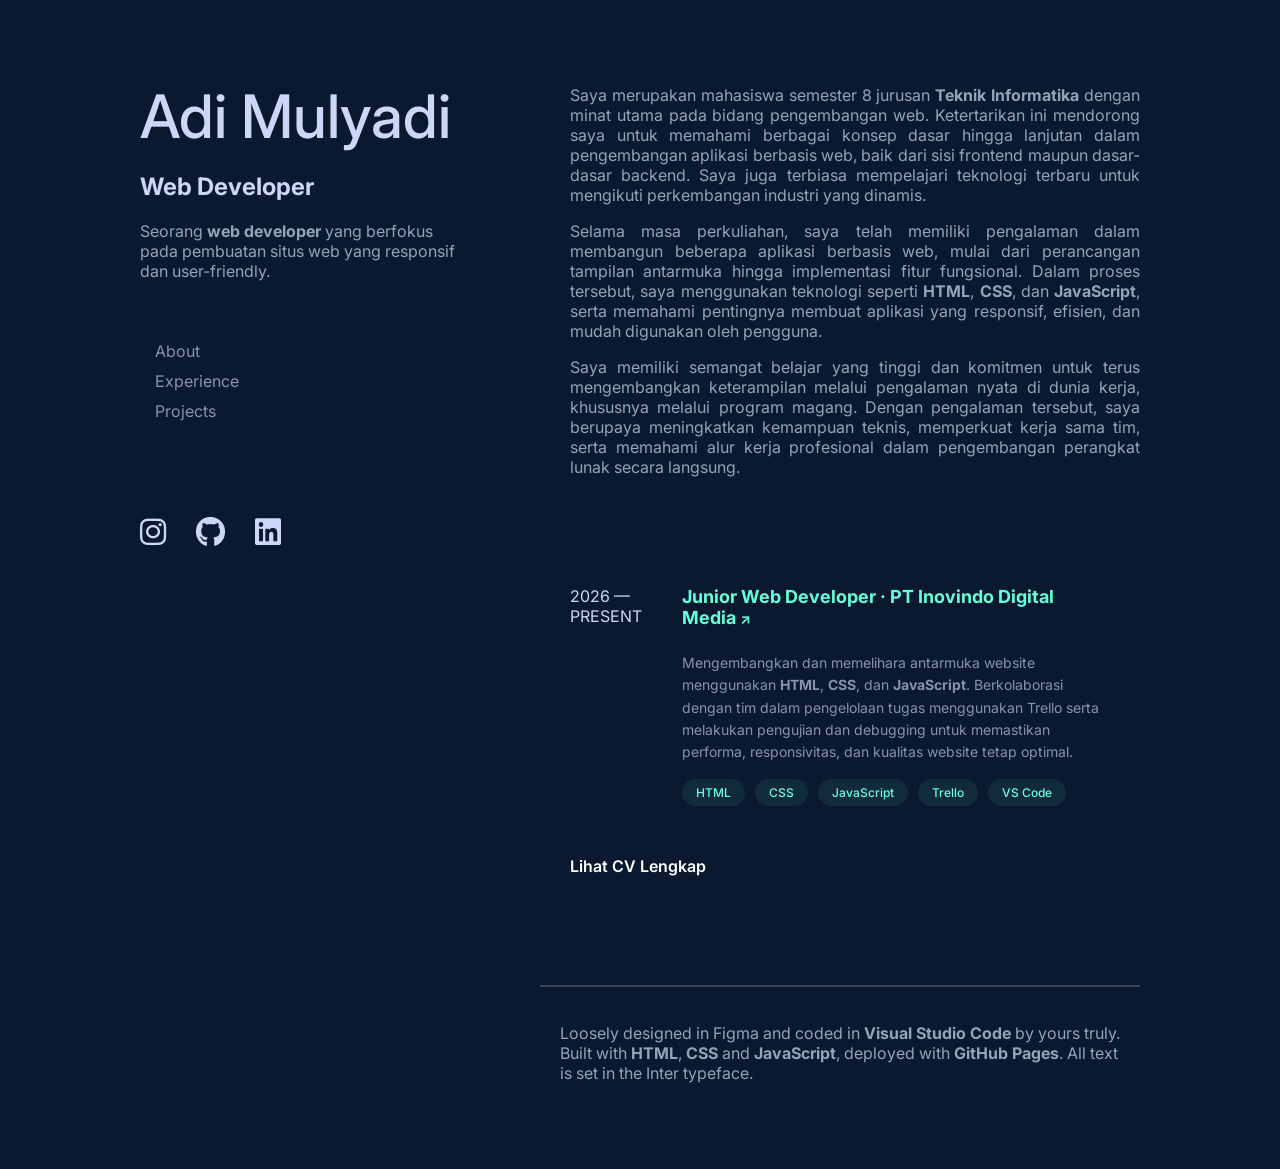
==== index.html @ 1a639131 "adalajh" ====
<!doctype html>
<html lang="en">
  <head>
    <meta charset="UTF-8" />
    <title>Adi Mulyadi</title>
    <link rel="stylesheet" href="css/style.css" />
    <meta name="viewport" content="width=device-width, initial-scale=1.0">
    <link rel="preconnect" href="https://fonts.googleapis.com" />
    <link
      rel="stylesheet"
      href="https://cdnjs.cloudflare.com/ajax/libs/font-awesome/6.0.0/css/all.min.css"
    />
    <link rel="preconnect" href="https://fonts.gstatic.com" crossorigin />
    <link
      href="https://fonts.googleapis.com/css2?family=Inter:ital,opsz,wght@0,14..32,100..900;1,14..32,100..900&display=swap"
      rel="stylesheet"
    />
  </head>
  <body>
    <div class="wrapper" ><div class="container">
        <aside class="sidebar">
          <div class="profile">
            <h1>
              <a style="font-size: 60px; font-weight: 500; color: #ccd6f6"
                >Adi Mulyadi</a
              >
            </h1>
            <h2>Web Developer</h2>
            <p>
              Seorang <strong>web developer</strong> yang berfokus<br />pada
              pembuatan situs web yang responsif dan user-friendly.
            </p>
          </div>
          <div class="nav-section">
            <nav>
              <a href="#about">About</a>
              <a href="#experience">Experience</a>
              <a href="#projects">Projects</a>
            </nav>
          </div>

          <footer>
            <i class="fa-brands fa-instagram" style;"></i>
            <i class="fa-brands fa-github"></i>
            <i class="fa-brands fa-linkedin"></i>
          </footer>
        </aside>
      <!-- Sidebar -->

      <!-- Content -->
      <main class="content">
        <section id="about">
          <h2 class="section-title">About</h2>
          <p>Saya merupakan mahasiswa semester 8 jurusan <strong>Teknik Informatika</strong> dengan minat utama pada bidang pengembangan web. Ketertarikan ini mendorong saya untuk memahami berbagai konsep dasar hingga lanjutan dalam pengembangan aplikasi berbasis web, baik dari sisi frontend maupun dasar-dasar backend. Saya juga terbiasa mempelajari teknologi terbaru untuk mengikuti perkembangan industri yang dinamis.</p>

          <p>Selama masa perkuliahan, saya telah memiliki pengalaman dalam membangun beberapa aplikasi berbasis web, mulai dari perancangan tampilan antarmuka hingga implementasi fitur fungsional. Dalam proses tersebut, saya menggunakan teknologi seperti <strong>HTML</strong>, <strong>CSS</strong>, dan <strong>JavaScript</strong>, serta memahami pentingnya membuat aplikasi yang responsif, efisien, dan mudah digunakan oleh pengguna.</p>

          <p>Saya memiliki semangat belajar yang tinggi dan komitmen untuk terus mengembangkan keterampilan melalui pengalaman nyata di dunia kerja, khususnya melalui program magang. Dengan pengalaman tersebut, saya berupaya meningkatkan kemampuan teknis, memperkuat kerja sama tim, serta memahami alur kerja profesional dalam pengembangan perangkat lunak secara langsung.
          </p>
        </section>

        <section id="experience">
          <h2 class="section-title">Experience</h2>
          <div class="experience-card">
            <div class="experience-left">
              <span>2026 — PRESENT</span>
            </div>

            <div class="experience-right">
              <h3>
                Junior Web Developer · PT Inovindo Digital Media
                <span class="arrow">↗</span>
              </h3>

              <p>
                Mengembangkan dan memelihara antarmuka website menggunakan <strong>HTML</strong>, <strong>CSS</strong>, dan <strong>JavaScript</strong>.
                Berkolaborasi dengan tim dalam pengelolaan tugas menggunakan Trello serta melakukan
                pengujian dan debugging untuk memastikan performa, responsivitas, dan kualitas website tetap optimal.
              </p>

              <div class="tags">
                <span class="tag">HTML</span>
                <span class="tag">CSS</span>
                <span class="tag">JavaScript</span>
                <span class="tag">Trello</span>
                <span class="tag">VS Code</span>
              </div>
            </div>
          </div>
          <a class="view-full-cv" href="resources/doc/cv adi mulyadi.pdf" target="_blank">Lihat CV Lengkap</a>
        </section>

        <section id="projects">
          <h2 class="section-title">Projects</h2>
          <div class="projects-section" id="projects"></div>
          
        </section>

        <div class="footer-info">
          <p>Loosely designed in Figma and coded in <strong>Visual Studio Code</strong> by yours truly. Built with <strong>HTML</strong>, <strong>CSS</strong> and <strong>JavaScript</strong>, deployed with <strong>GitHub Pages</strong>. All text is set in the Inter typeface.</p>
        </div>
      </main>
    </div>
  </div>  
  </body>
  <script src="js/script.js" defer></script>
</html>
---- css/style.css ----
html {
  scroll-behavior: smooth;
}

body {
  margin: 0;
  font-family: "Inter", sans-serif;
  background: #0a192f;
  color: #ccd6f6;
}

section {
  margin-bottom: 90px;
  scroll-margin-top: 35px; /* samakan dengan top sidebar */
}

.section-title {
  visibility: hidden;;
}

.wrapper {
  display: flex;
  justify-content: center;
}
.container {
  width: 100%;
  max-width: 1000px; /* ini yang bikin center */
  display: flex;
  position: relative;
}
/* Sidebar kiri */
.sidebar {
  width: 25%;
  position: fixed;
  top: 60px;
}
.nav-section {
  margin-top: 60px;
  margin-bottom: 60px;
}

nav a {
  color: #8892b0;
  transition: 0.3s;
}

nav a.active {
  color: #64ffda;
  font-weight: 600;
}

nav a {
  position: relative;
  padding-left: 15px;
}

nav a::before {
  content: "";
  position: absolute;
  left: 0;
  top: 50%;
  width: 0;
  height: 2px;
  background: #64ffda;
  transition: 0.3s;
}

nav a.active::before {
  width: 10px;
}
/* Icon social media */
i {
  color: #ccd6f6;
  font-size: 30px;
  margin-right: 10px;
  cursor: pointer;
}
i:hover {
  color: #64ffda;
  transition: color 0.3s ease;
}
/* footer */
footer {
  gap: 20px;
  margin-top: 30%;
  display: flex;
  flex-direction: row;
  justify-content: flex-start;
}

/* Content kanan */
.content {
  margin-left: 40%;
  padding-top: 16px;
}
/* Section spacing */
section {
  margin-bottom: 30px;
}

#about{
  margin-left: 30px;
}

#about p:hover{
  color:#ffffff;
}

/* Link style */
a {
  display: block;
  margin: 10px 0;
  color: #64ffda;
  text-decoration: none;
}

p {
  color: #94a3b8;
}

#about p {
  text-align: justify;
}

/* Card */
.experience-card {
  display: flex;
  gap: 40px;
  padding: 30px;
  transition: all 0.3s ease;
  cursor: pointer;
}

.experience-card:hover {
  background: rgba(255, 255, 255, 0.055);
  border-radius: 10px;
}

.experience-left {
  width: 150px;
}

/* Right */
.experience-right h3 {
  color: #64ffda;
  font-size: 18px;
  margin: 0 0 10px;
  display: flex;
  align-items: center;
  gap: 8px;
}

.arrow {
  font-size: 14px;
}

.experience-right p {
  color: #8892b0;
  line-height: 1.6;
  font-size: 14px;
  margin-bottom: 15px;
}

/* Tags */
.tags {
  display: flex;
  gap: 10px;
  flex-wrap: wrap;
}

.tag {
  background: rgba(100, 255, 218, 0.08);
  color: #64ffda;
  padding: 6px 14px;
  border-radius: 999px;
  font-size: 12px;
  font-weight: 500;
  transition: 0.3s;
}

.experience-right h3 {
  position: relative;
  display: inline-block;
}

.experience-right h3::after {
  content: "";
  position: absolute;
  left: 0;
  bottom: -3px;
  width: 0;
  height: 2px;
  background: #ffffff;
  transition: 0.3s;
}

.experience-card:hover h3 {
  color: #ffffff;
}

.experience-card:hover h3::after {
  width: 100%;
}

/* Lihat CV */
.view-full-cv {
  display: inline-block;
  margin-top: 20px;
  padding-left: 30px;
  margin-bottom: 0px;
  color: #ffffff;
  font-weight: 600;
  cursor: pointer;
}
.view-full-cv:hover {
  color: #64ffda;
  border-radius: 10px;
  text-decoration: underline;
} 

/* Project Items */
/* Container */
.projects-section {
  display: flex;
  flex-direction: column;
}

/* Card */
.project-item {
  display: flex;
  gap: 20px;
  padding: 15px;
  border-radius: 12px;
  background: rgba(17, 34, 64, 0);
  transition: all 0.3s ease;
  cursor: pointer;
  margin-bottom: 20PX;
}

/* Hover card */
.project-item:hover {
   background: rgba(255, 255, 255, 0.055);
  border-radius: 10px;
}

/* Image */
.project-item img {
  width: 120px;
  height: 100px;
  object-fit: cover;
  border: 2px solid transparent;
  border-radius: 8px;
  transition: 0.1s;
  margin-top: 17px;
}

/* Hover image */
.project-item:hover img {
  border: 2px solid #ffffff;
}

/* Content */
.project-content {
  flex: 1;
}

/* Title */
.project-content h3 {
  color: #64ffda;
  font-size: 16px;
  margin-bottom: 8px;
  transition: 0.3s;
}

/* Hover title (yang kamu minta) */
.project-item:hover h3 {
  color: #ffffff;
}

/* Underline animasi */
.project-content h3::after {
  content: "";
  display: block;
  width: 0;
  height: 2px;
  background: #ffffff;
  transition: 0.3s;
  margin-top: 4px;
}

.project-item:hover h3::after {
  width: 100%;
}

/* Description */
.project-content p {
  color: #8892b0;
  font-size: 14px;
  line-height: 1.6;
}

.footer-info {
  padding: 20px;
  border-top: 2px solid #ffffff31;
  background-color: #0a192f;
  margin-bottom: 50px;
}



@media (max-width: 768px) {
  body{
    margin: 20px;
  }

  .nav-section {
    display: none;
  }
  .section-title {
    visibility: visible;
    position: sticky;
    top: 0;
    background: #0a192fec;
    padding: 20px 0;
    transition: 0.3s;
    color: #64ffda;
  }

  .section-title.sticky-active {
    box-shadow: 0 5px 15px rgba(0,0,0,0.3);
  }
  
  #about{
    margin-left: 0px;
  }

  /* Reset layout utama */
  .container {
    flex-direction: column;
  }

  /* Sidebar jadi normal (tidak fixed) */
  .sidebar {
    position: relative;
    width: 100%;
    top: 0;
    margin-left: 0;
    margin-bottom: 0px;
    padding-bottom: 0;
  }

  /* Content full width */
  .content {
    margin-left: 0;
    width: 100%;
    padding-top: 16px;
  }

  /* Section spacing lebih kecil */
  section {
    margin-bottom: 0px;
  }

  /* Experience card jadi vertikal */
  .experience-card {
    flex-direction: column;
    border: 2px solid #ffffff31;
    border-radius: 12px;
    padding: 15px;
  }

  .experience-left {
    width: 100%;  
    font-size: 12px;
  }

  .view-full-cv {
    margin-left: 0;
    margin-top: 20px;
    margin-bottom: 20px;
    padding: 0;
    text-decoration: underline;
  }

  /* Project card jadi vertikal */
  .project-item {
    border: 2px solid #ffffff31;
    flex-direction: column;
  }

  .project-item img {
    width: 100%;
    height: 180px;
  }

  /* Text size adjustment */
  h1 {
    font-size: 32px !important;
  }

  h2 {
    font-size: 18px;
  }

  p {
    font-size: 16px;
  }

  /* Footer icon */
  footer {
    margin-top: 50px;
    margin-bottom: 0;
  }
  i{
    font-size: 24px;
  }
  .footer-info {
    padding:  0p;
    text-align: justify;
    border: 2px solid #ffffff31;
    border-radius: 14px;
    padding: 10px 20px;
    margin-top: 100px;
  }
}
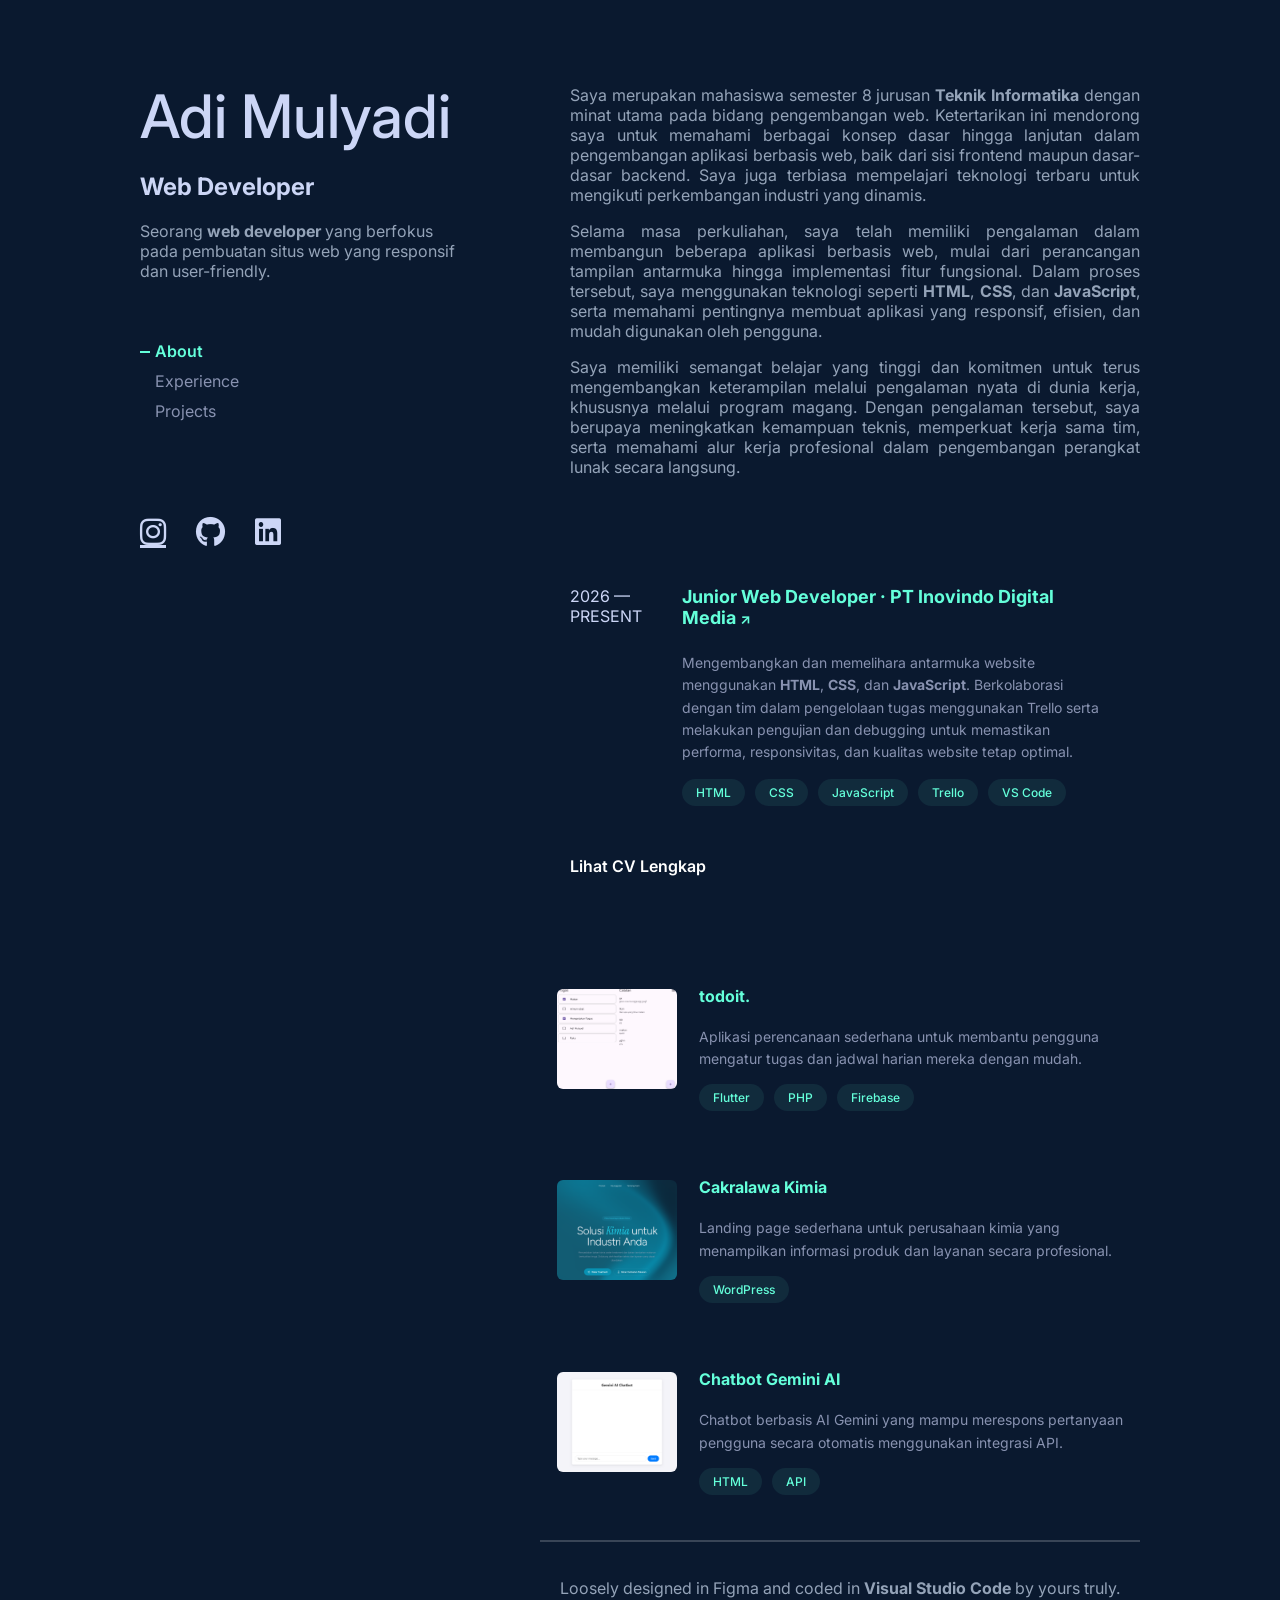
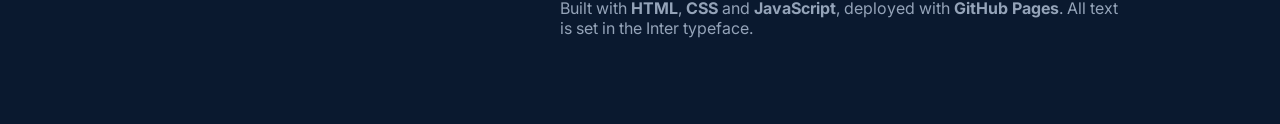
==== commit e4b62889: "add link to social media" ====
--- a/index.html
+++ b/index.html
@@ -40,9 +40,9 @@
           </div>
 
           <footer>
-            <i class="fa-brands fa-instagram" style;"></i>
-            <i class="fa-brands fa-github"></i>
-            <i class="fa-brands fa-linkedin"></i>
+            <i href="https://www.instagram.com/sonofhanan" class="fa-brands fa-instagram" style="text-decoration: underline;" target="_blank"></i>
+            <i href="https://github.com/adimulyadi6" class="fa-brands fa-github" target="_blank"></i>
+            <i href="http://www.linkedin.com/in/adi-mulyadi-853784229" class="fa-brands fa-linkedin" target="_blank"></i>
           </footer>
         </aside>
       <!-- Sidebar -->
@@ -103,5 +103,5 @@
     </div>
   </div>  
   </body>
-  <script src="js/script.js" defer></script>
+    <script src="js/script.js"></script>
 </html>
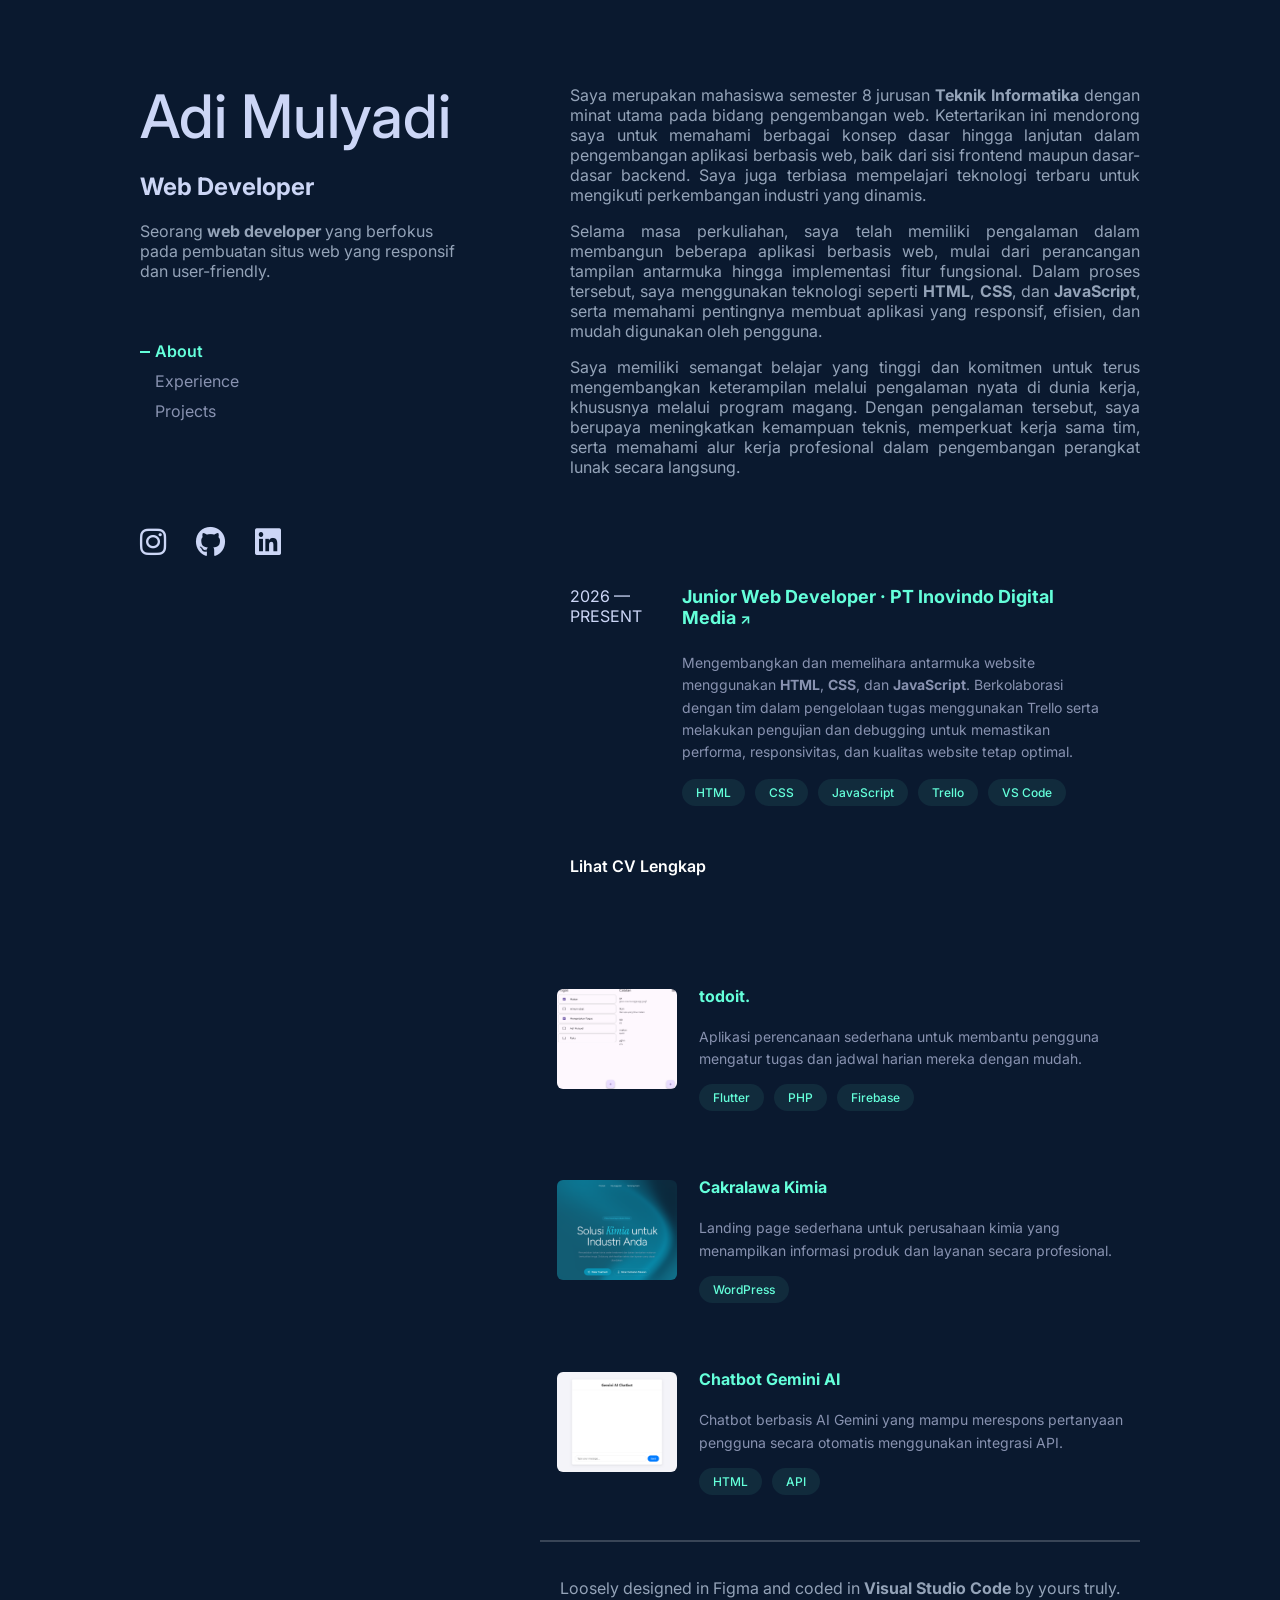
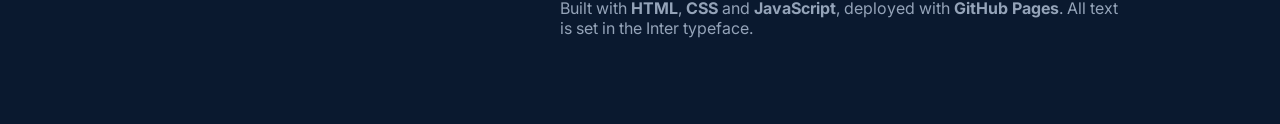
==== commit e34ae657: "add llink to social media icon" ====
--- a/index.html
+++ b/index.html
@@ -40,9 +40,17 @@
           </div>
 
           <footer>
-            <i href="https://www.instagram.com/sonofhanan" class="fa-brands fa-instagram" style="text-decoration: underline;" target="_blank"></i>
-            <i href="https://github.com/adimulyadi6" class="fa-brands fa-github" target="_blank"></i>
-            <i href="http://www.linkedin.com/in/adi-mulyadi-853784229" class="fa-brands fa-linkedin" target="_blank"></i>
+            <a href="https://www.instagram.com/sonofhanan" target="_blank">
+              <i class="fa-brands fa-instagram"></i>
+            </a>
+
+            <a href="https://github.com/adimulyadi6" target="_blank">
+              <i class="fa-brands fa-github"></i>
+            </a>
+
+            <a href="http://www.linkedin.com/in/adi-mulyadi-853784229" target="_blank">
+              <i class="fa-brands fa-linkedin"></i>
+            </a>
           </footer>
         </aside>
       <!-- Sidebar -->
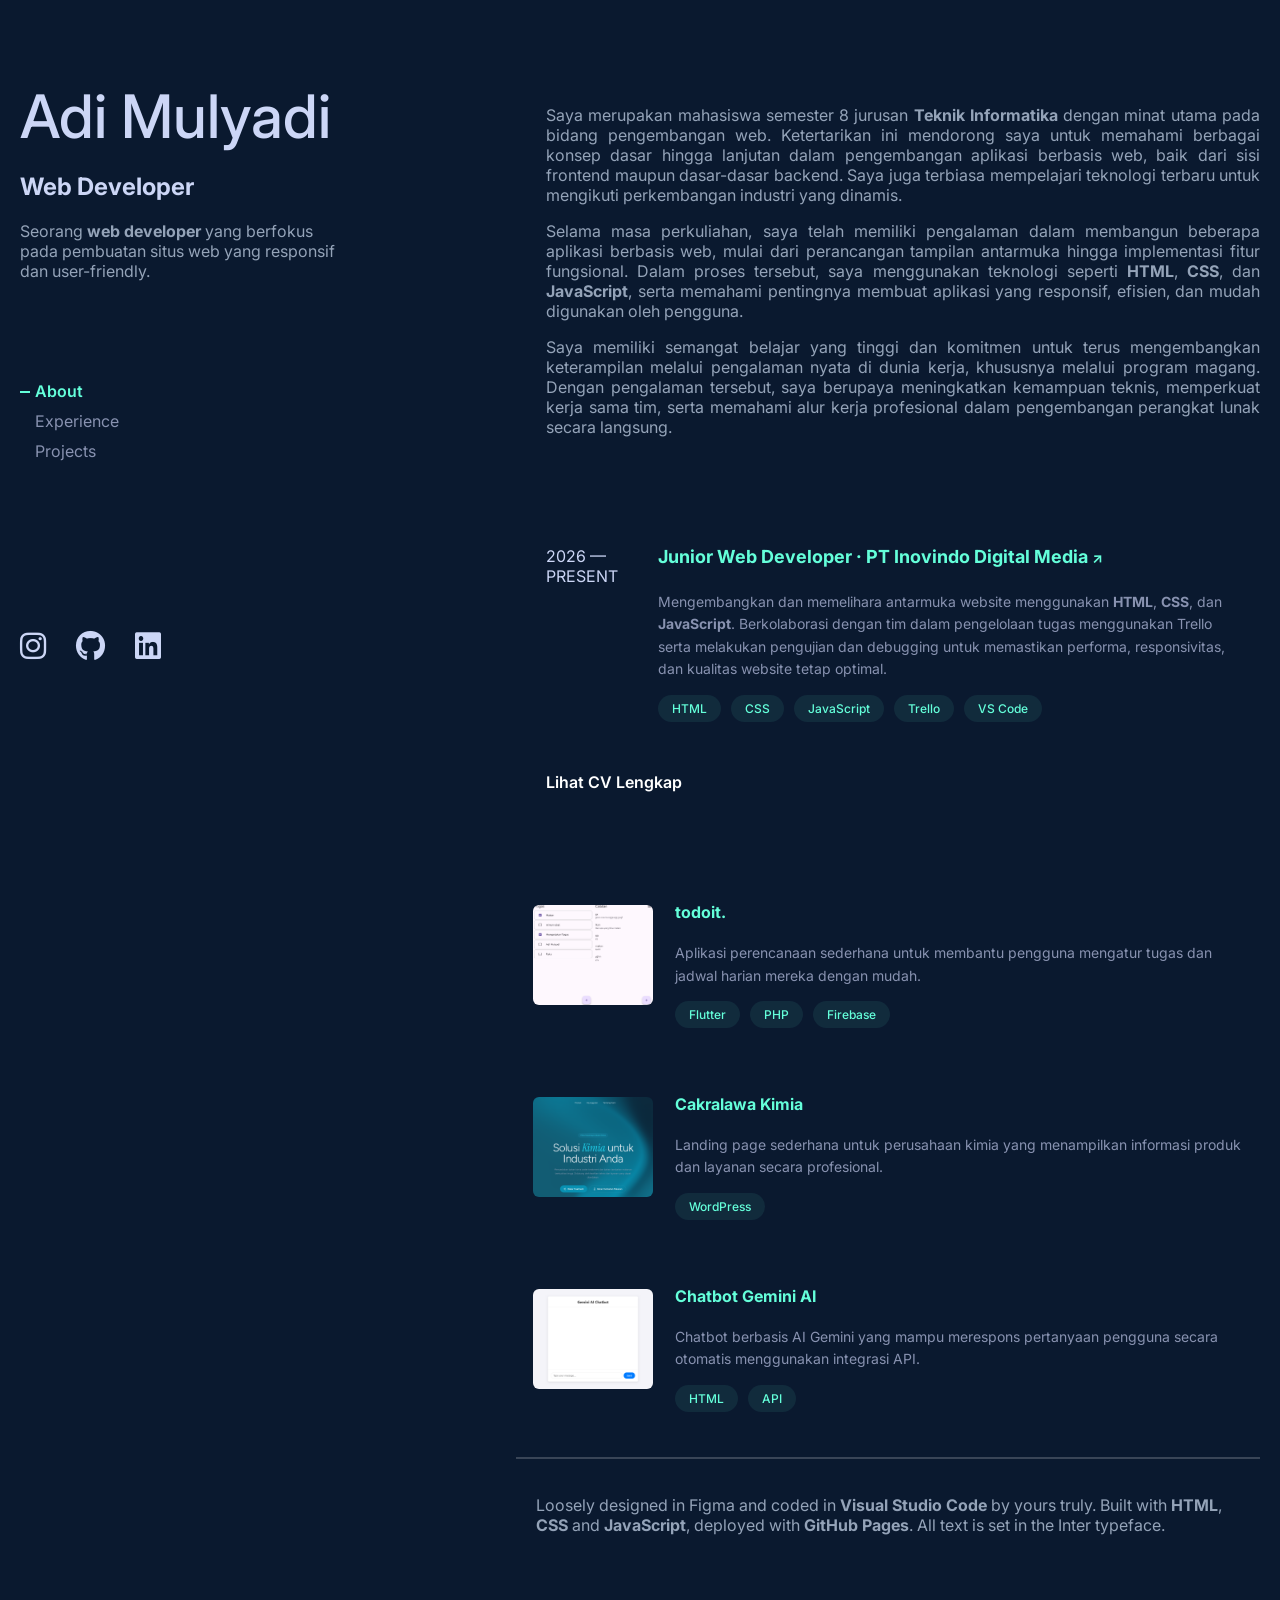
==== commit f574bfca: "add favicon" ====
--- a/index.html
+++ b/index.html
@@ -4,7 +4,11 @@
     <meta charset="UTF-8" />
     <title>Adi Mulyadi</title>
     <link rel="stylesheet" href="css/style.css" />
-    <meta name="viewport" content="width=device-width, initial-scale=1.0">
+    <meta name="viewport" content="width=device-width, initial-scale=1.0" />
+    <link rel="apple-touch-icon" sizes="180x180" href="/apple-touch-icon.png" />
+    <link rel="icon" type="image/png" sizes="32x32" href="/favicon-32x32.png" />
+    <link rel="icon" type="image/png" sizes="16x16" href="/favicon-16x16.png" />
+    <link rel="manifest" href="/site.webmanifest" />
     <link rel="preconnect" href="https://fonts.googleapis.com" />
     <link
       rel="stylesheet"
@@ -17,7 +21,8 @@
     />
   </head>
   <body>
-    <div class="wrapper" ><div class="container">
+    <div class="wrapper">
+      <div class="container">
         <aside class="sidebar">
           <div class="profile">
             <h1>
@@ -48,68 +53,108 @@
               <i class="fa-brands fa-github"></i>
             </a>
 
-            <a href="http://www.linkedin.com/in/adi-mulyadi-853784229" target="_blank">
+            <a
+              href="http://www.linkedin.com/in/adi-mulyadi-853784229"
+              target="_blank"
+            >
               <i class="fa-brands fa-linkedin"></i>
             </a>
           </footer>
         </aside>
-      <!-- Sidebar -->
+        <!-- Sidebar -->
 
-      <!-- Content -->
-      <main class="content">
-        <section id="about">
-          <h2 class="section-title">About</h2>
-          <p>Saya merupakan mahasiswa semester 8 jurusan <strong>Teknik Informatika</strong> dengan minat utama pada bidang pengembangan web. Ketertarikan ini mendorong saya untuk memahami berbagai konsep dasar hingga lanjutan dalam pengembangan aplikasi berbasis web, baik dari sisi frontend maupun dasar-dasar backend. Saya juga terbiasa mempelajari teknologi terbaru untuk mengikuti perkembangan industri yang dinamis.</p>
+        <!-- Content -->
+        <main class="content">
+          <section id="about">
+            <h2 class="section-title">About</h2>
+            <p>
+              Saya merupakan mahasiswa semester 8 jurusan
+              <strong>Teknik Informatika</strong> dengan minat utama pada bidang
+              pengembangan web. Ketertarikan ini mendorong saya untuk memahami
+              berbagai konsep dasar hingga lanjutan dalam pengembangan aplikasi
+              berbasis web, baik dari sisi frontend maupun dasar-dasar backend.
+              Saya juga terbiasa mempelajari teknologi terbaru untuk mengikuti
+              perkembangan industri yang dinamis.
+            </p>
 
-          <p>Selama masa perkuliahan, saya telah memiliki pengalaman dalam membangun beberapa aplikasi berbasis web, mulai dari perancangan tampilan antarmuka hingga implementasi fitur fungsional. Dalam proses tersebut, saya menggunakan teknologi seperti <strong>HTML</strong>, <strong>CSS</strong>, dan <strong>JavaScript</strong>, serta memahami pentingnya membuat aplikasi yang responsif, efisien, dan mudah digunakan oleh pengguna.</p>
+            <p>
+              Selama masa perkuliahan, saya telah memiliki pengalaman dalam
+              membangun beberapa aplikasi berbasis web, mulai dari perancangan
+              tampilan antarmuka hingga implementasi fitur fungsional. Dalam
+              proses tersebut, saya menggunakan teknologi seperti
+              <strong>HTML</strong>, <strong>CSS</strong>, dan
+              <strong>JavaScript</strong>, serta memahami pentingnya membuat
+              aplikasi yang responsif, efisien, dan mudah digunakan oleh
+              pengguna.
+            </p>
 
-          <p>Saya memiliki semangat belajar yang tinggi dan komitmen untuk terus mengembangkan keterampilan melalui pengalaman nyata di dunia kerja, khususnya melalui program magang. Dengan pengalaman tersebut, saya berupaya meningkatkan kemampuan teknis, memperkuat kerja sama tim, serta memahami alur kerja profesional dalam pengembangan perangkat lunak secara langsung.
-          </p>
-        </section>
+            <p>
+              Saya memiliki semangat belajar yang tinggi dan komitmen untuk
+              terus mengembangkan keterampilan melalui pengalaman nyata di dunia
+              kerja, khususnya melalui program magang. Dengan pengalaman
+              tersebut, saya berupaya meningkatkan kemampuan teknis, memperkuat
+              kerja sama tim, serta memahami alur kerja profesional dalam
+              pengembangan perangkat lunak secara langsung.
+            </p>
+          </section>
 
-        <section id="experience">
-          <h2 class="section-title">Experience</h2>
-          <div class="experience-card">
-            <div class="experience-left">
-              <span>2026 — PRESENT</span>
-            </div>
+          <section id="experience">
+            <h2 class="section-title">Experience</h2>
+            <div class="experience-card">
+              <div class="experience-left">
+                <span>2026 — PRESENT</span>
+              </div>
 
-            <div class="experience-right">
-              <h3>
-                Junior Web Developer · PT Inovindo Digital Media
-                <span class="arrow">↗</span>
-              </h3>
+              <div class="experience-right">
+                <h3>
+                  Junior Web Developer · PT Inovindo Digital Media
+                  <span class="arrow">↗</span>
+                </h3>
 
-              <p>
-                Mengembangkan dan memelihara antarmuka website menggunakan <strong>HTML</strong>, <strong>CSS</strong>, dan <strong>JavaScript</strong>.
-                Berkolaborasi dengan tim dalam pengelolaan tugas menggunakan Trello serta melakukan
-                pengujian dan debugging untuk memastikan performa, responsivitas, dan kualitas website tetap optimal.
-              </p>
+                <p>
+                  Mengembangkan dan memelihara antarmuka website menggunakan
+                  <strong>HTML</strong>, <strong>CSS</strong>, dan
+                  <strong>JavaScript</strong>. Berkolaborasi dengan tim dalam
+                  pengelolaan tugas menggunakan Trello serta melakukan pengujian
+                  dan debugging untuk memastikan performa, responsivitas, dan
+                  kualitas website tetap optimal.
+                </p>
 
-              <div class="tags">
-                <span class="tag">HTML</span>
-                <span class="tag">CSS</span>
-                <span class="tag">JavaScript</span>
-                <span class="tag">Trello</span>
-                <span class="tag">VS Code</span>
+                <div class="tags">
+                  <span class="tag">HTML</span>
+                  <span class="tag">CSS</span>
+                  <span class="tag">JavaScript</span>
+                  <span class="tag">Trello</span>
+                  <span class="tag">VS Code</span>
+                </div>
               </div>
             </div>
+            <a
+              class="view-full-cv"
+              href="resources/doc/cv adi mulyadi.pdf"
+              target="_blank"
+              >Lihat CV Lengkap</a
+            >
+          </section>
+
+          <section id="projects">
+            <h2 class="section-title">Projects</h2>
+            <div class="projects-section" id="projects"></div>
+          </section>
+
+          <div class="footer-info">
+            <p>
+              Loosely designed in Figma and coded in
+              <strong>Visual Studio Code</strong> by yours truly. Built with
+              <strong>HTML</strong>, <strong>CSS</strong> and
+              <strong>JavaScript</strong>, deployed with
+              <strong>GitHub Pages</strong>. All text is set in the Inter
+              typeface.
+            </p>
           </div>
-          <a class="view-full-cv" href="resources/doc/cv adi mulyadi.pdf" target="_blank">Lihat CV Lengkap</a>
-        </section>
-
-        <section id="projects">
-          <h2 class="section-title">Projects</h2>
-          <div class="projects-section" id="projects"></div>
-          
-        </section>
-
-        <div class="footer-info">
-          <p>Loosely designed in Figma and coded in <strong>Visual Studio Code</strong> by yours truly. Built with <strong>HTML</strong>, <strong>CSS</strong> and <strong>JavaScript</strong>, deployed with <strong>GitHub Pages</strong>. All text is set in the Inter typeface.</p>
-        </div>
-      </main>
+        </main>
+      </div>
     </div>
-  </div>  
   </body>
-    <script src="js/script.js"></script>
+  <script src="js/script.js"></script>
 </html>
--- a/css/style.css
+++ b/css/style.css
@@ -3,14 +3,14 @@
 }
 
 body {
-  margin: 0;
+  margin: 20px;
   font-family: "Inter", sans-serif;
   background: #0a192f;
   color: #ccd6f6;
 }
 
 section {
-  margin-bottom: 90px;
+  margin-bottom: px;
   scroll-margin-top: 35px; /* samakan dengan top sidebar */
 }
 
@@ -24,7 +24,7 @@
 }
 .container {
   width: 100%;
-  max-width: 1000px; /* ini yang bikin center */
+  max-width: 1430px; /* ini yang bikin center */
   display: flex;
   position: relative;
 }
@@ -35,7 +35,7 @@
   top: 60px;
 }
 .nav-section {
-  margin-top: 60px;
+  margin-top: 100px;
   margin-bottom: 60px;
 }
 
@@ -82,7 +82,7 @@
 /* footer */
 footer {
   gap: 20px;
-  margin-top: 30%;
+  margin-top: 50%;
   display: flex;
   flex-direction: row;
   justify-content: flex-start;
@@ -303,7 +303,7 @@
   padding: 20px;
   border-top: 2px solid #ffffff31;
   background-color: #0a192f;
-  margin-bottom: 50px;
+  margin-bottom: 20%;
 }
 
 
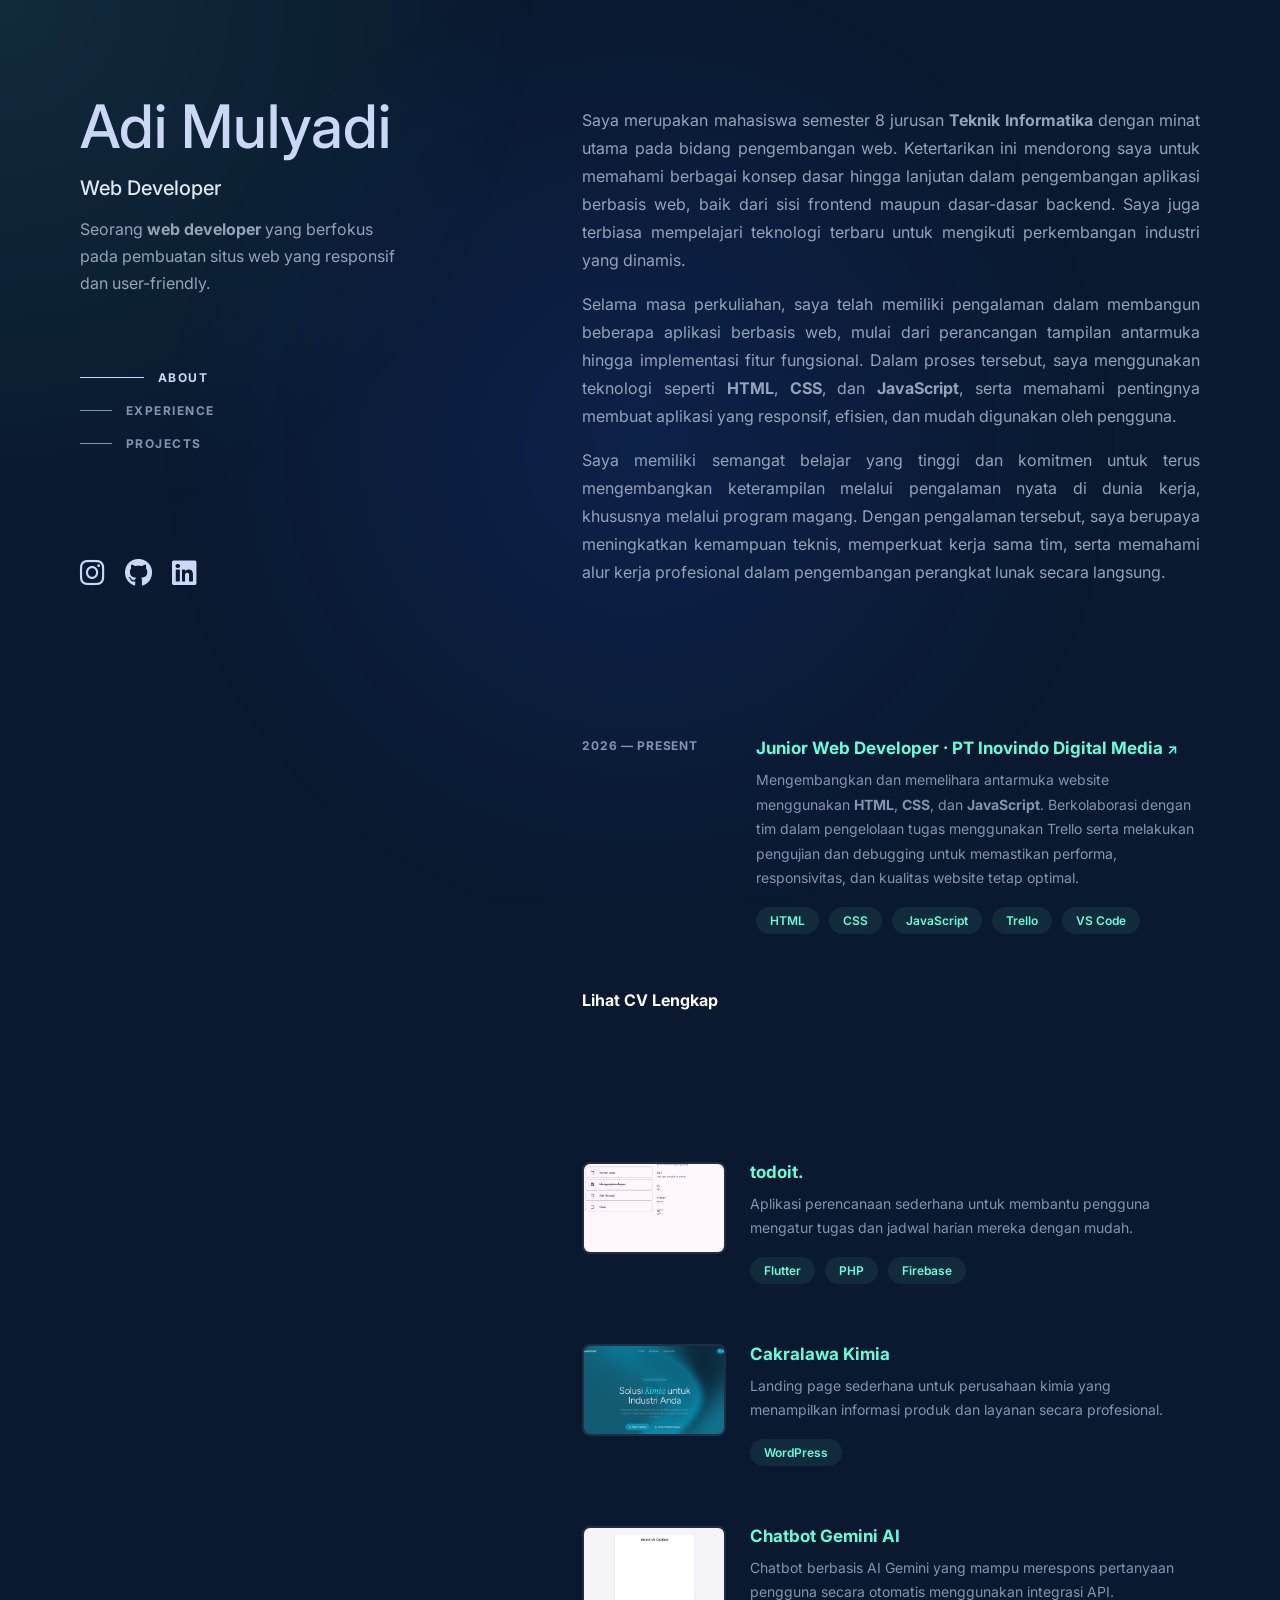
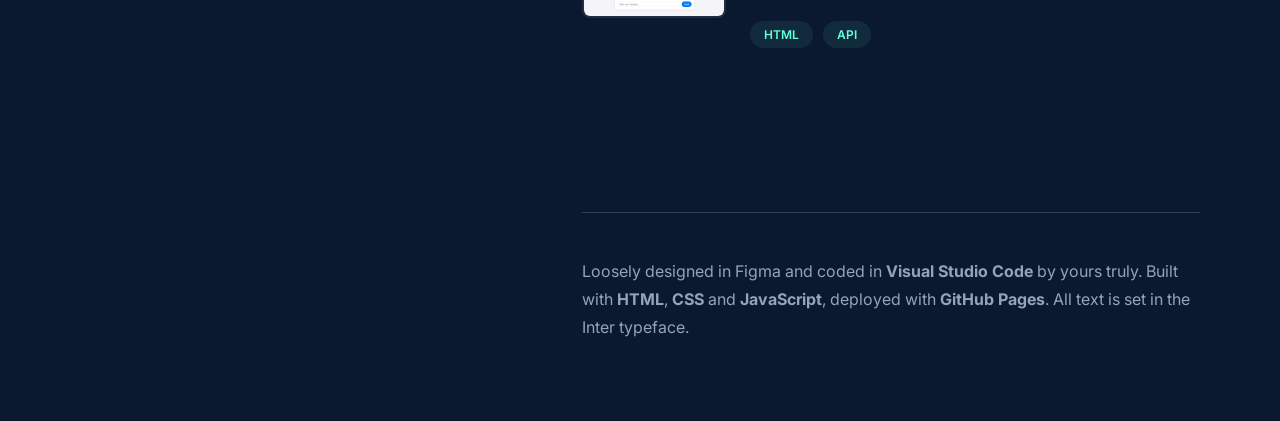
==== commit d7ebbb7b: "improve style" ====
--- a/index.html
+++ b/index.html
@@ -4,11 +4,7 @@
     <meta charset="UTF-8" />
     <title>Adi Mulyadi</title>
     <link rel="stylesheet" href="css/style.css" />
-    <meta name="viewport" content="width=device-width, initial-scale=1.0" />
-    <link rel="apple-touch-icon" sizes="180x180" href="/apple-touch-icon.png" />
-    <link rel="icon" type="image/png" sizes="32x32" href="/favicon-32x32.png" />
-    <link rel="icon" type="image/png" sizes="16x16" href="/favicon-16x16.png" />
-    <link rel="manifest" href="/site.webmanifest" />
+    <meta name="viewport" content="width=device-width, initial-scale=1.0">
     <link rel="preconnect" href="https://fonts.googleapis.com" />
     <link
       rel="stylesheet"
@@ -21,8 +17,9 @@
     />
   </head>
   <body>
-    <div class="wrapper">
-      <div class="container">
+    <a class="skip-link" href="#content">Skip to content</a>
+    <div class="spotlight" aria-hidden="true"></div>
+    <div class="wrapper"><div class="container">
         <aside class="sidebar">
           <div class="profile">
             <h1>
@@ -45,116 +42,76 @@
           </div>
 
           <footer>
-            <a href="https://www.instagram.com/sonofhanan" target="_blank">
+            <a href="https://www.instagram.com/sonofhanan" target="_blank" rel="noopener noreferrer" aria-label="Instagram">
               <i class="fa-brands fa-instagram"></i>
             </a>
 
-            <a href="https://github.com/adimulyadi6" target="_blank">
+            <a href="https://github.com/adimulyadi6" target="_blank" rel="noopener noreferrer" aria-label="GitHub">
               <i class="fa-brands fa-github"></i>
             </a>
 
-            <a
-              href="http://www.linkedin.com/in/adi-mulyadi-853784229"
-              target="_blank"
-            >
+            <a href="http://www.linkedin.com/in/adi-mulyadi-853784229" target="_blank" rel="noopener noreferrer" aria-label="LinkedIn">
               <i class="fa-brands fa-linkedin"></i>
             </a>
           </footer>
         </aside>
-        <!-- Sidebar -->
+      <!-- Sidebar -->
 
-        <!-- Content -->
-        <main class="content">
-          <section id="about">
-            <h2 class="section-title">About</h2>
-            <p>
-              Saya merupakan mahasiswa semester 8 jurusan
-              <strong>Teknik Informatika</strong> dengan minat utama pada bidang
-              pengembangan web. Ketertarikan ini mendorong saya untuk memahami
-              berbagai konsep dasar hingga lanjutan dalam pengembangan aplikasi
-              berbasis web, baik dari sisi frontend maupun dasar-dasar backend.
-              Saya juga terbiasa mempelajari teknologi terbaru untuk mengikuti
-              perkembangan industri yang dinamis.
-            </p>
+      <!-- Content -->
+      <main class="content" id="content">
+        <section id="about">
+          <h2 class="section-title">About</h2>
+          <p>Saya merupakan mahasiswa semester 8 jurusan <strong>Teknik Informatika</strong> dengan minat utama pada bidang pengembangan web. Ketertarikan ini mendorong saya untuk memahami berbagai konsep dasar hingga lanjutan dalam pengembangan aplikasi berbasis web, baik dari sisi frontend maupun dasar-dasar backend. Saya juga terbiasa mempelajari teknologi terbaru untuk mengikuti perkembangan industri yang dinamis.</p>
 
-            <p>
-              Selama masa perkuliahan, saya telah memiliki pengalaman dalam
-              membangun beberapa aplikasi berbasis web, mulai dari perancangan
-              tampilan antarmuka hingga implementasi fitur fungsional. Dalam
-              proses tersebut, saya menggunakan teknologi seperti
-              <strong>HTML</strong>, <strong>CSS</strong>, dan
-              <strong>JavaScript</strong>, serta memahami pentingnya membuat
-              aplikasi yang responsif, efisien, dan mudah digunakan oleh
-              pengguna.
-            </p>
+          <p>Selama masa perkuliahan, saya telah memiliki pengalaman dalam membangun beberapa aplikasi berbasis web, mulai dari perancangan tampilan antarmuka hingga implementasi fitur fungsional. Dalam proses tersebut, saya menggunakan teknologi seperti <strong>HTML</strong>, <strong>CSS</strong>, dan <strong>JavaScript</strong>, serta memahami pentingnya membuat aplikasi yang responsif, efisien, dan mudah digunakan oleh pengguna.</p>
 
-            <p>
-              Saya memiliki semangat belajar yang tinggi dan komitmen untuk
-              terus mengembangkan keterampilan melalui pengalaman nyata di dunia
-              kerja, khususnya melalui program magang. Dengan pengalaman
-              tersebut, saya berupaya meningkatkan kemampuan teknis, memperkuat
-              kerja sama tim, serta memahami alur kerja profesional dalam
-              pengembangan perangkat lunak secara langsung.
-            </p>
-          </section>
+          <p>Saya memiliki semangat belajar yang tinggi dan komitmen untuk terus mengembangkan keterampilan melalui pengalaman nyata di dunia kerja, khususnya melalui program magang. Dengan pengalaman tersebut, saya berupaya meningkatkan kemampuan teknis, memperkuat kerja sama tim, serta memahami alur kerja profesional dalam pengembangan perangkat lunak secara langsung.
+          </p>
+        </section>
 
-          <section id="experience">
-            <h2 class="section-title">Experience</h2>
-            <div class="experience-card">
-              <div class="experience-left">
-                <span>2026 — PRESENT</span>
-              </div>
+        <section id="experience">
+          <h2 class="section-title">Experience</h2>
+          <div class="experience-card">
+            <div class="experience-left">
+              <span>2026 — PRESENT</span>
+            </div>
 
-              <div class="experience-right">
-                <h3>
-                  Junior Web Developer · PT Inovindo Digital Media
-                  <span class="arrow">↗</span>
-                </h3>
+            <div class="experience-right">
+              <h3>
+                Junior Web Developer · PT Inovindo Digital Media
+                <span class="arrow">↗</span>
+              </h3>
 
-                <p>
-                  Mengembangkan dan memelihara antarmuka website menggunakan
-                  <strong>HTML</strong>, <strong>CSS</strong>, dan
-                  <strong>JavaScript</strong>. Berkolaborasi dengan tim dalam
-                  pengelolaan tugas menggunakan Trello serta melakukan pengujian
-                  dan debugging untuk memastikan performa, responsivitas, dan
-                  kualitas website tetap optimal.
-                </p>
+              <p>
+                Mengembangkan dan memelihara antarmuka website menggunakan <strong>HTML</strong>, <strong>CSS</strong>, dan <strong>JavaScript</strong>.
+                Berkolaborasi dengan tim dalam pengelolaan tugas menggunakan Trello serta melakukan
+                pengujian dan debugging untuk memastikan performa, responsivitas, dan kualitas website tetap optimal.
+              </p>
 
-                <div class="tags">
-                  <span class="tag">HTML</span>
-                  <span class="tag">CSS</span>
-                  <span class="tag">JavaScript</span>
-                  <span class="tag">Trello</span>
-                  <span class="tag">VS Code</span>
-                </div>
+              <div class="tags">
+                <span class="tag">HTML</span>
+                <span class="tag">CSS</span>
+                <span class="tag">JavaScript</span>
+                <span class="tag">Trello</span>
+                <span class="tag">VS Code</span>
               </div>
             </div>
-            <a
-              class="view-full-cv"
-              href="resources/doc/cv adi mulyadi.pdf"
-              target="_blank"
-              >Lihat CV Lengkap</a
-            >
-          </section>
+          </div>
+          <a class="view-full-cv" href="resources/doc/cv adi mulyadi.pdf" target="_blank" rel="noopener noreferrer">Lihat CV Lengkap</a>
+        </section>
 
-          <section id="projects">
-            <h2 class="section-title">Projects</h2>
-            <div class="projects-section" id="projects"></div>
-          </section>
+        <section id="projects">
+          <h2 class="section-title">Projects</h2>
+          <div class="projects-section" id="projects-list"></div>
+          
+        </section>
 
-          <div class="footer-info">
-            <p>
-              Loosely designed in Figma and coded in
-              <strong>Visual Studio Code</strong> by yours truly. Built with
-              <strong>HTML</strong>, <strong>CSS</strong> and
-              <strong>JavaScript</strong>, deployed with
-              <strong>GitHub Pages</strong>. All text is set in the Inter
-              typeface.
-            </p>
-          </div>
-        </main>
-      </div>
+        <div class="footer-info">
+          <p>Loosely designed in Figma and coded in <strong>Visual Studio Code</strong> by yours truly. Built with <strong>HTML</strong>, <strong>CSS</strong> and <strong>JavaScript</strong>, deployed with <strong>GitHub Pages</strong>. All text is set in the Inter typeface.</p>
+        </div>
+      </main>
     </div>
+  </div>  
   </body>
-  <script src="js/script.js"></script>
+    <script src="js/script.js"></script>
 </html>
--- a/css/style.css
+++ b/css/style.css
@@ -1,167 +1,275 @@
+:root {
+  --bg: #0a192f;
+  --bg-soft: rgba(17, 34, 64, 0.55);
+  --bg-hover: rgba(255, 255, 255, 0.055);
+  --text: #ccd6f6;
+  --muted: #94a3b8;
+  --muted-dark: #8892b0;
+  --accent: #64ffda;
+  --border: rgba(255, 255, 255, 0.16);
+  --page-width: 1120px;
+  --page-padding: clamp(24px, 6vw, 96px);
+  --top-space: clamp(56px, 10vh, 96px);
+  --section-gap: clamp(72px, 11vw, 128px);
+  --scroll-offset: 96px;
+}
+
 html {
   scroll-behavior: smooth;
 }
 
 body {
-  margin: 20px;
+  margin: 0;
   font-family: "Inter", sans-serif;
-  background: #0a192f;
-  color: #ccd6f6;
-}
-
-section {
-  margin-bottom: px;
-  scroll-margin-top: 35px; /* samakan dengan top sidebar */
-}
-
-.section-title {
-  visibility: hidden;;
+  background: var(--bg);
+  color: var(--text);
+}
+
+body::before {
+  content: "";
+  position: fixed;
+  inset: 0;
+  pointer-events: none;
+  background: radial-gradient(circle at top left, rgba(100, 255, 218, 0.08), transparent 34rem);
+}
+
+.spotlight {
+  position: fixed;
+  inset: 0;
+  z-index: 0;
+  pointer-events: none;
+  background: radial-gradient(600px circle at var(--mouse-x, 50%) var(--mouse-y, 50%), rgba(29, 78, 216, 0.16), transparent 80%);
+}
+
+.skip-link {
+  position: fixed;
+  left: 16px;
+  top: 16px;
+  z-index: 20;
+  transform: translateY(-160%);
+  padding: 10px 14px;
+  border-radius: 999px;
+  background: var(--accent);
+  color: #0a192f;
+  font-weight: 700;
+  transition: transform 0.2s ease;
+}
+
+.skip-link:focus {
+  transform: translateY(0);
 }
 
 .wrapper {
+  position: relative;
+  z-index: 1;
   display: flex;
   justify-content: center;
 }
+
 .container {
   width: 100%;
-  max-width: 1430px; /* ini yang bikin center */
-  display: flex;
-  position: relative;
-}
-/* Sidebar kiri */
+  max-width: var(--page-width);
+  min-height: 100vh;
+  display: grid;
+  grid-template-columns: minmax(260px, 38%) minmax(0, 1fr);
+  gap: clamp(32px, 6vw, 80px);
+  padding: 0 var(--page-padding);
+}
+
 .sidebar {
-  width: 25%;
-  position: fixed;
-  top: 60px;
-}
+  position: sticky;
+  top: 0;
+  height: 100vh;
+  padding-top: var(--top-space);
+  box-sizing: border-box;
+}
+
+.profile h1 {
+  margin: 0;
+}
+
+.profile h1 a {
+  margin: 0;
+}
+
+.profile h2 {
+  margin: 14px 0 16px;
+  color: #e2e8f0;
+  font-size: 20px;
+  font-weight: 500;
+}
+
+.profile p {
+  max-width: 330px;
+  line-height: 1.7;
+}
+
 .nav-section {
-  margin-top: 100px;
-  margin-bottom: 60px;
-}
-
-nav a {
-  color: #8892b0;
-  transition: 0.3s;
-}
-
-nav a.active {
-  color: #64ffda;
-  font-weight: 600;
+  margin-top: clamp(48px, 8vh, 72px);
 }
 
 nav a {
   position: relative;
-  padding-left: 15px;
+  display: flex;
+  align-items: center;
+  width: fit-content;
+  gap: 14px;
+  margin: 18px 0;
+  color: var(--muted-dark);
+  font-size: 12px;
+  font-weight: 700;
+  letter-spacing: 0.12em;
+  text-transform: uppercase;
+  transition: color 0.25s ease;
 }
 
 nav a::before {
+  content: "";
+  display: block;
+  width: 32px;
+  height: 1px;
+  background: var(--muted-dark);
+  transition: width 0.25s ease, background 0.25s ease;
+}
+
+nav a:hover,
+nav a.active {
+  color: var(--text);
+}
+
+nav a:hover::before,
+nav a.active::before {
+  width: 64px;
+  background: var(--text);
+}
+
+footer {
+  display: flex;
+  gap: 20px;
+  margin-top: clamp(56px, 12vh, 120px);
+}
+
+footer a {
+  margin: 0;
+}
+
+i {
+  color: var(--text);
+  font-size: 28px;
+  cursor: pointer;
+  transition: color 0.25s ease, transform 0.25s ease;
+}
+
+i:hover {
+  color: var(--accent);
+  transform: translateY(-3px);
+}
+
+.content {
+  padding-top: var(--top-space);
+  padding-bottom: 64px;
+}
+
+section {
+  margin-bottom: var(--section-gap);
+  scroll-margin-top: var(--scroll-offset);
+}
+
+.section-title {
+  visibility: hidden;
+  height: 0;
+  margin: 0;
+}
+
+a {
+  color: var(--accent);
+  text-decoration: none;
+}
+
+p {
+  color: var(--muted);
+  line-height: 1.75;
+}
+
+#about p {
+  text-align: justify;
+  transition: color 0.25s ease;
+}
+
+#about p:hover {
+  color: #ffffff;
+}
+
+.experience-card,
+.project-item {
+  position: relative;
+  display: flex;
+  gap: 24px;
+  margin: 0 -24px 12px;
+  padding: 24px;
+  border-radius: 16px;
+  transition: background 0.25s ease, box-shadow 0.25s ease, transform 0.25s ease;
+}
+
+.experience-card:hover,
+.project-item:hover {
+  background: var(--bg-hover);
+  box-shadow: inset 0 1px 0 var(--border);
+  transform: translateY(-2px);
+}
+
+.experience-left {
+  width: 150px;
+  flex: 0 0 150px;
+  color: var(--muted-dark);
+  font-size: 12px;
+  font-weight: 700;
+  letter-spacing: 0.06em;
+}
+
+.experience-right h3,
+.project-content h3 {
+  position: relative;
+  display: inline-block;
+  margin: 0 0 10px;
+  color: var(--accent);
+  font-size: 17px;
+  transition: color 0.25s ease;
+}
+
+.experience-right h3::after,
+.project-content h3::after {
   content: "";
   position: absolute;
   left: 0;
-  top: 50%;
+  bottom: -4px;
   width: 0;
   height: 2px;
-  background: #64ffda;
-  transition: 0.3s;
-}
-
-nav a.active::before {
-  width: 10px;
-}
-/* Icon social media */
-i {
-  color: #ccd6f6;
-  font-size: 30px;
-  margin-right: 10px;
-  cursor: pointer;
-}
-i:hover {
-  color: #64ffda;
-  transition: color 0.3s ease;
-}
-/* footer */
-footer {
-  gap: 20px;
-  margin-top: 50%;
-  display: flex;
-  flex-direction: row;
-  justify-content: flex-start;
-}
-
-/* Content kanan */
-.content {
-  margin-left: 40%;
-  padding-top: 16px;
-}
-/* Section spacing */
-section {
-  margin-bottom: 30px;
-}
-
-#about{
-  margin-left: 30px;
-}
-
-#about p:hover{
-  color:#ffffff;
-}
-
-/* Link style */
-a {
-  display: block;
-  margin: 10px 0;
-  color: #64ffda;
-  text-decoration: none;
-}
-
-p {
-  color: #94a3b8;
-}
-
-#about p {
-  text-align: justify;
-}
-
-/* Card */
-.experience-card {
-  display: flex;
-  gap: 40px;
-  padding: 30px;
-  transition: all 0.3s ease;
-  cursor: pointer;
-}
-
-.experience-card:hover {
-  background: rgba(255, 255, 255, 0.055);
-  border-radius: 10px;
-}
-
-.experience-left {
-  width: 150px;
-}
-
-/* Right */
-.experience-right h3 {
-  color: #64ffda;
-  font-size: 18px;
-  margin: 0 0 10px;
-  display: flex;
-  align-items: center;
-  gap: 8px;
+  background: #ffffff;
+  transition: width 0.25s ease;
+}
+
+.experience-card:hover h3,
+.project-item:hover h3 {
+  color: #ffffff;
+}
+
+.experience-card:hover h3::after,
+.project-item:hover h3::after {
+  width: 100%;
 }
 
 .arrow {
   font-size: 14px;
 }
 
-.experience-right p {
-  color: #8892b0;
-  line-height: 1.6;
+.experience-right p,
+.project-content p {
+  margin: 0 0 16px;
+  color: var(--muted-dark);
   font-size: 14px;
-  margin-bottom: 15px;
-}
-
-/* Tags */
+}
+
 .tags {
   display: flex;
   gap: 10px;
@@ -170,256 +278,189 @@
 
 .tag {
   background: rgba(100, 255, 218, 0.08);
-  color: #64ffda;
+  color: var(--accent);
   padding: 6px 14px;
   border-radius: 999px;
   font-size: 12px;
-  font-weight: 500;
-  transition: 0.3s;
-}
-
-.experience-right h3 {
-  position: relative;
-  display: inline-block;
-}
-
-.experience-right h3::after {
-  content: "";
-  position: absolute;
-  left: 0;
-  bottom: -3px;
-  width: 0;
-  height: 2px;
-  background: #ffffff;
-  transition: 0.3s;
-}
-
-.experience-card:hover h3 {
+  font-weight: 600;
+}
+
+.view-full-cv {
+  display: inline-flex;
+  margin-top: 20px;
   color: #ffffff;
-}
-
-.experience-card:hover h3::after {
-  width: 100%;
-}
-
-/* Lihat CV */
-.view-full-cv {
-  display: inline-block;
-  margin-top: 20px;
-  padding-left: 30px;
-  margin-bottom: 0px;
-  color: #ffffff;
-  font-weight: 600;
+  font-weight: 700;
+  transition: color 0.25s ease, transform 0.25s ease;
+}
+
+.view-full-cv:hover {
+  color: var(--accent);
+  transform: translateX(4px);
+}
+
+.projects-section {
+  display: flex;
+  flex-direction: column;
+}
+
+.project-item {
   cursor: pointer;
 }
-.view-full-cv:hover {
-  color: #64ffda;
-  border-radius: 10px;
-  text-decoration: underline;
-} 
-
-/* Project Items */
-/* Container */
-.projects-section {
-  display: flex;
-  flex-direction: column;
-}
-
-/* Card */
-.project-item {
-  display: flex;
-  gap: 20px;
-  padding: 15px;
-  border-radius: 12px;
-  background: rgba(17, 34, 64, 0);
-  transition: all 0.3s ease;
-  cursor: pointer;
-  margin-bottom: 20PX;
-}
-
-/* Hover card */
-.project-item:hover {
-   background: rgba(255, 255, 255, 0.055);
-  border-radius: 10px;
-}
-
-/* Image */
+
 .project-item img {
-  width: 120px;
-  height: 100px;
+  width: 140px;
+  height: 88px;
+  flex: 0 0 140px;
   object-fit: cover;
-  border: 2px solid transparent;
+  border: 2px solid rgba(148, 163, 184, 0.16);
   border-radius: 8px;
-  transition: 0.1s;
-  margin-top: 17px;
-}
-
-/* Hover image */
+  transition: border-color 0.25s ease, opacity 0.25s ease;
+}
+
 .project-item:hover img {
-  border: 2px solid #ffffff;
-}
-
-/* Content */
+  border-color: rgba(255, 255, 255, 0.72);
+  opacity: 0.92;
+}
+
 .project-content {
   flex: 1;
 }
 
-/* Title */
-.project-content h3 {
-  color: #64ffda;
-  font-size: 16px;
-  margin-bottom: 8px;
-  transition: 0.3s;
-}
-
-/* Hover title (yang kamu minta) */
-.project-item:hover h3 {
-  color: #ffffff;
-}
-
-/* Underline animasi */
-.project-content h3::after {
-  content: "";
-  display: block;
-  width: 0;
-  height: 2px;
-  background: #ffffff;
-  transition: 0.3s;
-  margin-top: 4px;
-}
-
-.project-item:hover h3::after {
-  width: 100%;
-}
-
-/* Description */
-.project-content p {
-  color: #8892b0;
-  font-size: 14px;
-  line-height: 1.6;
+.reveal {
+  opacity: 0;
+  transform: translateY(18px);
+  transition: opacity 0.55s ease, transform 0.55s ease;
+}
+
+.reveal.is-visible {
+  opacity: 1;
+  transform: translateY(0);
 }
 
 .footer-info {
-  padding: 20px;
-  border-top: 2px solid #ffffff31;
-  background-color: #0a192f;
-  margin-bottom: 20%;
-}
-
-
+  padding-top: 28px;
+  border-top: 1px solid var(--border);
+}
+
+@media (prefers-reduced-motion: reduce) {
+  html {
+    scroll-behavior: auto;
+  }
+
+  *,
+  *::before,
+  *::after {
+    transition-duration: 0.01ms !important;
+    animation-duration: 0.01ms !important;
+    animation-iteration-count: 1 !important;
+  }
+
+  .reveal {
+    opacity: 1;
+    transform: none;
+  }
+}
 
 @media (max-width: 768px) {
-  body{
-    margin: 20px;
+  :root {
+    --page-padding: 24px;
+    --top-space: 48px;
+    --section-gap: 72px;
+    --scroll-offset: 76px;
+  }
+
+  body::before,
+  .spotlight {
+    display: none;
+  }
+
+  .container {
+    display: block;
+    padding: 0 var(--page-padding);
+  }
+
+  .sidebar {
+    position: static;
+    height: auto;
+    padding-top: var(--top-space);
+  }
+
+  .profile h1 a {
+    font-size: 42px !important;
+  }
+
+  .profile p {
+    max-width: none;
   }
 
   .nav-section {
     display: none;
   }
+
+  footer {
+    margin-top: 42px;
+  }
+
+  i {
+    font-size: 24px;
+  }
+
+  .content {
+    padding-top: 56px;
+  }
+
   .section-title {
     visibility: visible;
     position: sticky;
     top: 0;
-    background: #0a192fec;
-    padding: 20px 0;
-    transition: 0.3s;
-    color: #64ffda;
+    z-index: 5;
+    height: auto;
+    margin: 0 0 24px;
+    padding: 18px 0;
+    background: rgba(10, 25, 47, 0.94);
+    color: var(--accent);
+    backdrop-filter: blur(12px);
   }
 
   .section-title.sticky-active {
-    box-shadow: 0 5px 15px rgba(0,0,0,0.3);
-  }
-  
-  #about{
-    margin-left: 0px;
-  }
-
-  /* Reset layout utama */
-  .container {
-    flex-direction: column;
-  }
-
-  /* Sidebar jadi normal (tidak fixed) */
-  .sidebar {
-    position: relative;
-    width: 100%;
-    top: 0;
-    margin-left: 0;
-    margin-bottom: 0px;
-    padding-bottom: 0;
-  }
-
-  /* Content full width */
-  .content {
-    margin-left: 0;
-    width: 100%;
-    padding-top: 16px;
-  }
-
-  /* Section spacing lebih kecil */
-  section {
-    margin-bottom: 0px;
-  }
-
-  /* Experience card jadi vertikal */
+    box-shadow: 0 12px 24px rgba(0, 0, 0, 0.24);
+  }
+
+  .experience-card,
+  .project-item {
+    margin: 0 0 18px;
+    padding: 18px;
+    border: 1px solid var(--border);
+    background: rgba(17, 34, 64, 0.16);
+  }
+
   .experience-card {
     flex-direction: column;
-    border: 2px solid #ffffff31;
-    border-radius: 12px;
-    padding: 15px;
+    gap: 12px;
   }
 
   .experience-left {
-    width: 100%;  
-    font-size: 12px;
-  }
-
-  .view-full-cv {
-    margin-left: 0;
-    margin-top: 20px;
-    margin-bottom: 20px;
-    padding: 0;
-    text-decoration: underline;
-  }
-
-  /* Project card jadi vertikal */
+    width: 100%;
+    flex: auto;
+  }
+
   .project-item {
-    border: 2px solid #ffffff31;
     flex-direction: column;
   }
 
   .project-item img {
     width: 100%;
     height: 180px;
-  }
-
-  /* Text size adjustment */
-  h1 {
-    font-size: 32px !important;
-  }
-
-  h2 {
-    font-size: 18px;
+    flex: auto;
   }
 
   p {
-    font-size: 16px;
-  }
-
-  /* Footer icon */
-  footer {
-    margin-top: 50px;
-    margin-bottom: 0;
-  }
-  i{
-    font-size: 24px;
-  }
+    font-size: 15px;
+  }
+
   .footer-info {
-    padding:  0p;
-    text-align: justify;
-    border: 2px solid #ffffff31;
+    padding: 18px;
+    border: 1px solid var(--border);
     border-radius: 14px;
-    padding: 10px 20px;
-    margin-top: 100px;
-  }
-}
+  }
+}
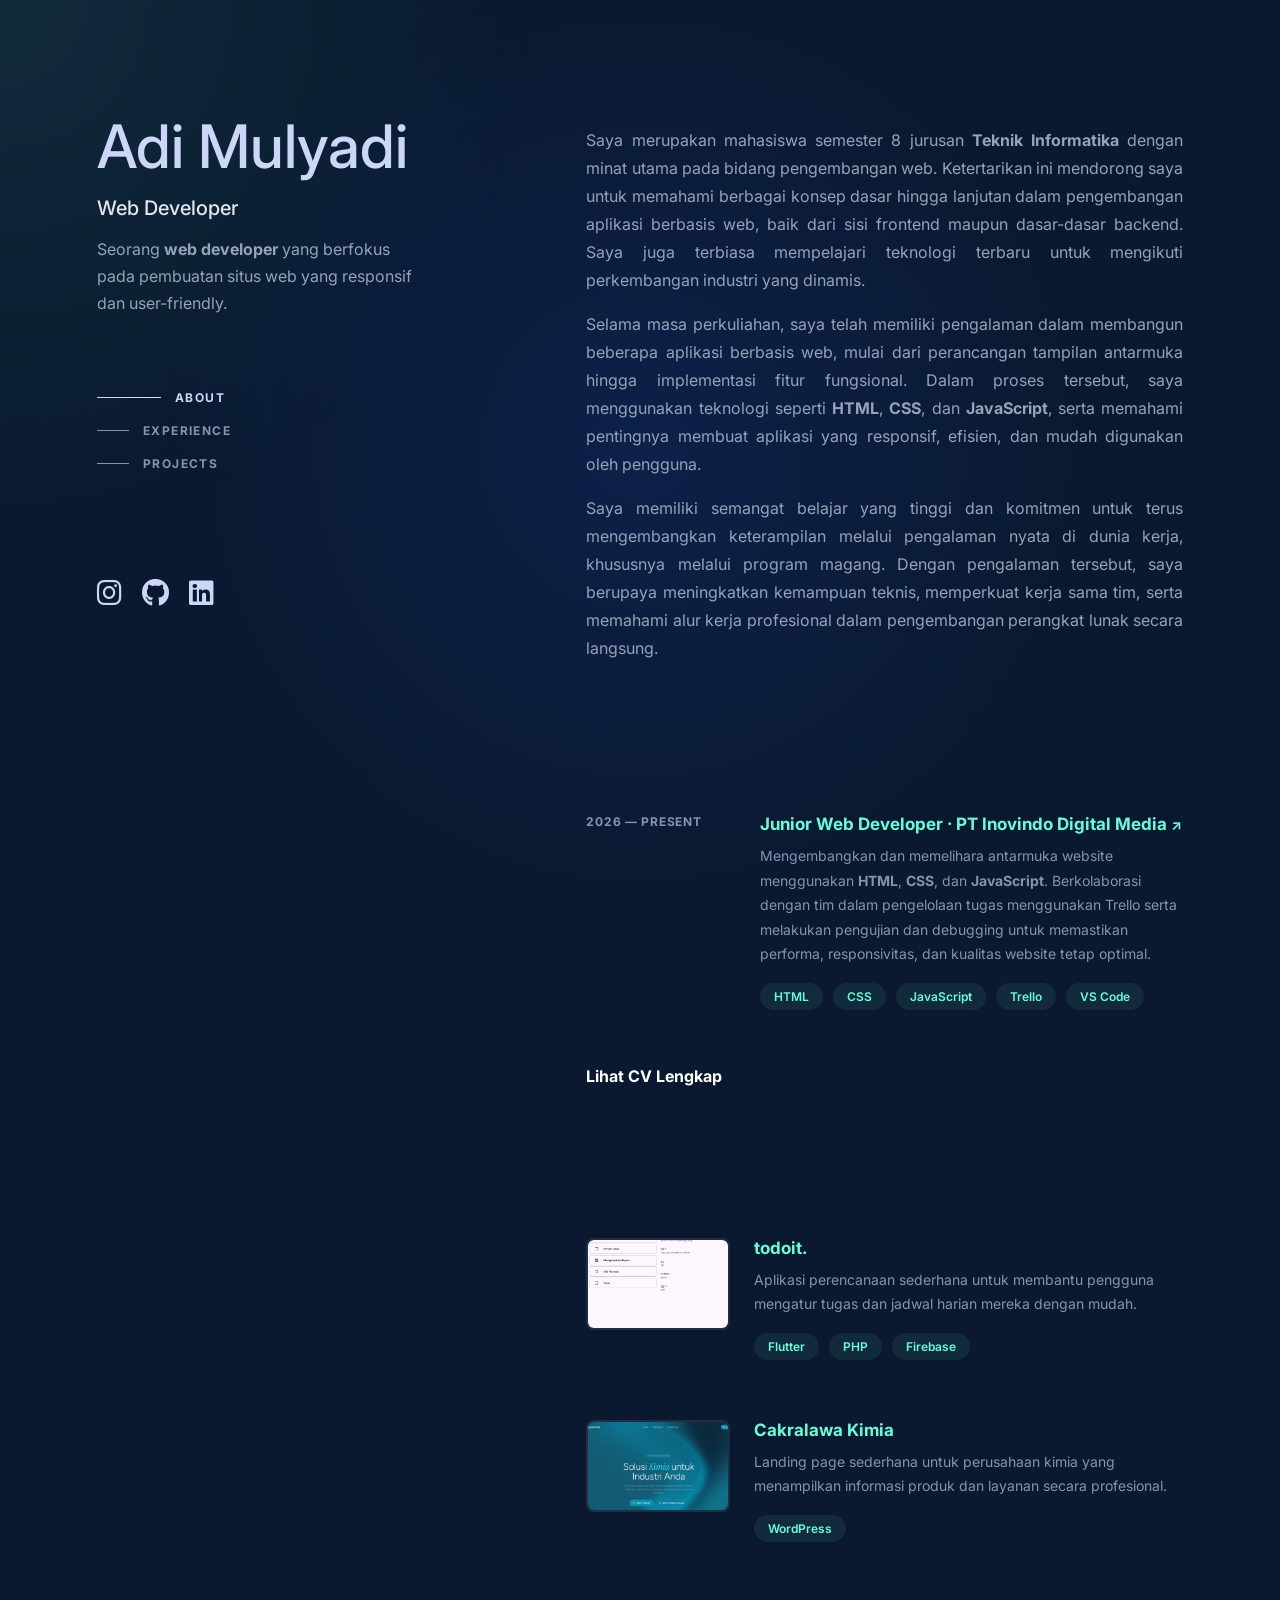
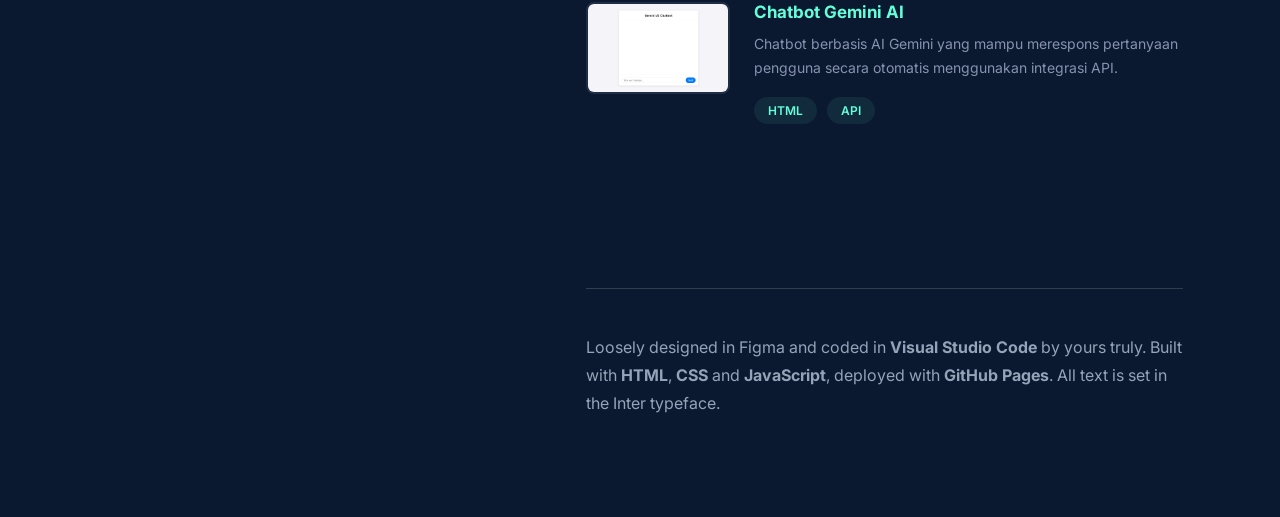
==== commit 4dbd6f15: "Merge branch 'main' of https://github.com/Mulyadi666/adimulyadi.github.io" ====
--- a/index.html
+++ b/index.html
@@ -4,7 +4,11 @@
     <meta charset="UTF-8" />
     <title>Adi Mulyadi</title>
     <link rel="stylesheet" href="css/style.css" />
-    <meta name="viewport" content="width=device-width, initial-scale=1.0">
+    <meta name="viewport" content="width=device-width, initial-scale=1.0" />
+    <link rel="apple-touch-icon" sizes="180x180" href="/apple-touch-icon.png" />
+    <link rel="icon" type="image/png" sizes="32x32" href="/favicon-32x32.png" />
+    <link rel="icon" type="image/png" sizes="16x16" href="/favicon-16x16.png" />
+    <link rel="manifest" href="/site.webmanifest" />
     <link rel="preconnect" href="https://fonts.googleapis.com" />
     <link
       rel="stylesheet"
@@ -55,7 +59,7 @@
             </a>
           </footer>
         </aside>
-      <!-- Sidebar -->
+        <!-- Sidebar -->
 
       <!-- Content -->
       <main class="content" id="content">
@@ -63,30 +67,48 @@
           <h2 class="section-title">About</h2>
           <p>Saya merupakan mahasiswa semester 8 jurusan <strong>Teknik Informatika</strong> dengan minat utama pada bidang pengembangan web. Ketertarikan ini mendorong saya untuk memahami berbagai konsep dasar hingga lanjutan dalam pengembangan aplikasi berbasis web, baik dari sisi frontend maupun dasar-dasar backend. Saya juga terbiasa mempelajari teknologi terbaru untuk mengikuti perkembangan industri yang dinamis.</p>
 
-          <p>Selama masa perkuliahan, saya telah memiliki pengalaman dalam membangun beberapa aplikasi berbasis web, mulai dari perancangan tampilan antarmuka hingga implementasi fitur fungsional. Dalam proses tersebut, saya menggunakan teknologi seperti <strong>HTML</strong>, <strong>CSS</strong>, dan <strong>JavaScript</strong>, serta memahami pentingnya membuat aplikasi yang responsif, efisien, dan mudah digunakan oleh pengguna.</p>
+            <p>
+              Selama masa perkuliahan, saya telah memiliki pengalaman dalam
+              membangun beberapa aplikasi berbasis web, mulai dari perancangan
+              tampilan antarmuka hingga implementasi fitur fungsional. Dalam
+              proses tersebut, saya menggunakan teknologi seperti
+              <strong>HTML</strong>, <strong>CSS</strong>, dan
+              <strong>JavaScript</strong>, serta memahami pentingnya membuat
+              aplikasi yang responsif, efisien, dan mudah digunakan oleh
+              pengguna.
+            </p>
 
-          <p>Saya memiliki semangat belajar yang tinggi dan komitmen untuk terus mengembangkan keterampilan melalui pengalaman nyata di dunia kerja, khususnya melalui program magang. Dengan pengalaman tersebut, saya berupaya meningkatkan kemampuan teknis, memperkuat kerja sama tim, serta memahami alur kerja profesional dalam pengembangan perangkat lunak secara langsung.
-          </p>
-        </section>
+            <p>
+              Saya memiliki semangat belajar yang tinggi dan komitmen untuk
+              terus mengembangkan keterampilan melalui pengalaman nyata di dunia
+              kerja, khususnya melalui program magang. Dengan pengalaman
+              tersebut, saya berupaya meningkatkan kemampuan teknis, memperkuat
+              kerja sama tim, serta memahami alur kerja profesional dalam
+              pengembangan perangkat lunak secara langsung.
+            </p>
+          </section>
 
-        <section id="experience">
-          <h2 class="section-title">Experience</h2>
-          <div class="experience-card">
-            <div class="experience-left">
-              <span>2026 — PRESENT</span>
-            </div>
+          <section id="experience">
+            <h2 class="section-title">Experience</h2>
+            <div class="experience-card">
+              <div class="experience-left">
+                <span>2026 — PRESENT</span>
+              </div>
 
-            <div class="experience-right">
-              <h3>
-                Junior Web Developer · PT Inovindo Digital Media
-                <span class="arrow">↗</span>
-              </h3>
+              <div class="experience-right">
+                <h3>
+                  Junior Web Developer · PT Inovindo Digital Media
+                  <span class="arrow">↗</span>
+                </h3>
 
-              <p>
-                Mengembangkan dan memelihara antarmuka website menggunakan <strong>HTML</strong>, <strong>CSS</strong>, dan <strong>JavaScript</strong>.
-                Berkolaborasi dengan tim dalam pengelolaan tugas menggunakan Trello serta melakukan
-                pengujian dan debugging untuk memastikan performa, responsivitas, dan kualitas website tetap optimal.
-              </p>
+                <p>
+                  Mengembangkan dan memelihara antarmuka website menggunakan
+                  <strong>HTML</strong>, <strong>CSS</strong>, dan
+                  <strong>JavaScript</strong>. Berkolaborasi dengan tim dalam
+                  pengelolaan tugas menggunakan Trello serta melakukan pengujian
+                  dan debugging untuk memastikan performa, responsivitas, dan
+                  kualitas website tetap optimal.
+                </p>
 
               <div class="tags">
                 <span class="tag">HTML</span>
@@ -106,12 +128,19 @@
           
         </section>
 
-        <div class="footer-info">
-          <p>Loosely designed in Figma and coded in <strong>Visual Studio Code</strong> by yours truly. Built with <strong>HTML</strong>, <strong>CSS</strong> and <strong>JavaScript</strong>, deployed with <strong>GitHub Pages</strong>. All text is set in the Inter typeface.</p>
-        </div>
-      </main>
+          <div class="footer-info">
+            <p>
+              Loosely designed in Figma and coded in
+              <strong>Visual Studio Code</strong> by yours truly. Built with
+              <strong>HTML</strong>, <strong>CSS</strong> and
+              <strong>JavaScript</strong>, deployed with
+              <strong>GitHub Pages</strong>. All text is set in the Inter
+              typeface.
+            </p>
+          </div>
+        </main>
+      </div>
     </div>
-  </div>  
   </body>
-    <script src="js/script.js"></script>
+  <script src="js/script.js"></script>
 </html>
--- a/css/style.css
+++ b/css/style.css
@@ -19,7 +19,7 @@
 }
 
 body {
-  margin: 0;
+  margin: 20px;
   font-family: "Inter", sans-serif;
   background: var(--bg);
   color: var(--text);
